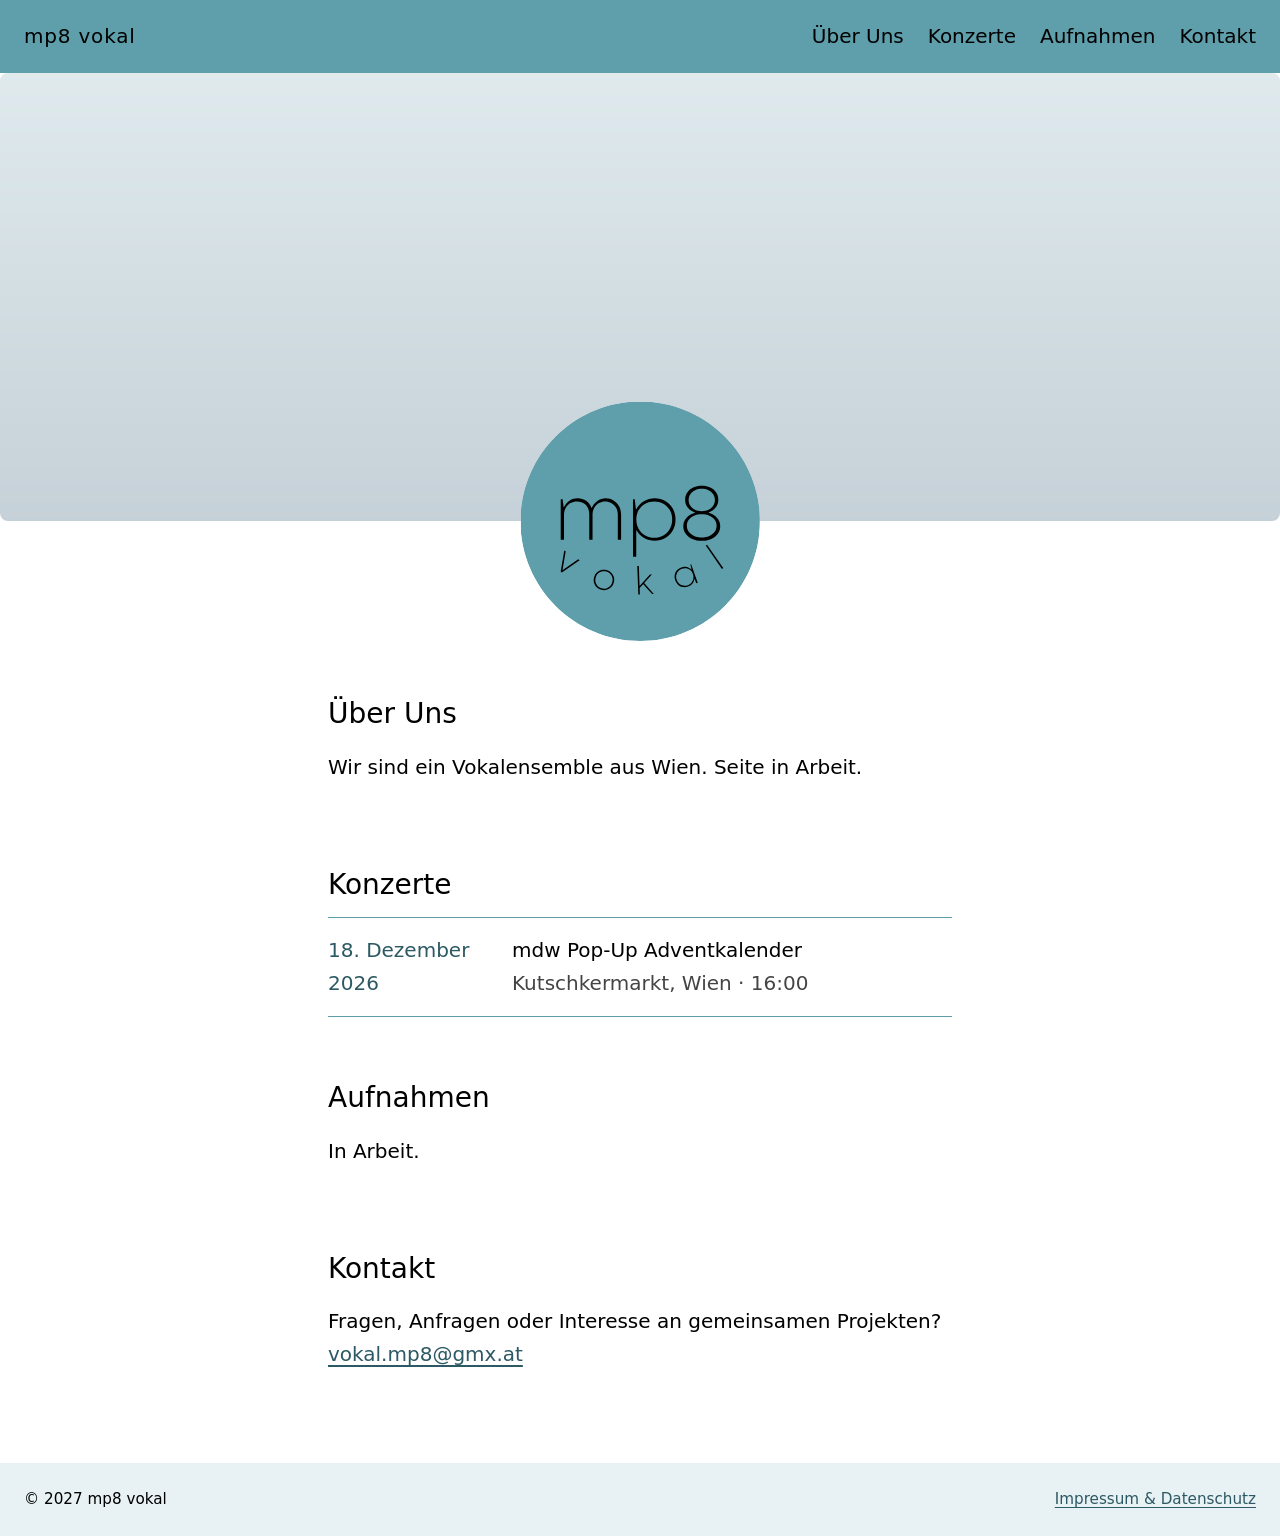
==== index.html @ b208acb4 "Initial site structure commit" ====
<!DOCTYPE html>
<html lang="en">
<head>
  <meta charset="utf-8">
  <meta name="viewport" content="width=device-width, initial-scale=1">
  <title>mp8 vokal</title>
  <meta name="description" content="mp8 vokal – vocal ensemble. Concerts, music and contact.">
  <link rel="icon" href="images/logo.svg" type="image/svg+xml">
  <link rel="stylesheet" href="style.css">
</head>
<body>

<header class="top">
  <a class="home" href="#start" aria-label="mp8 vokal, back to top">mp8 vokal</a>
  <nav aria-label="Main">
    <a href="#about">Über Uns</a>
    <a href="#concerts">Konzerte</a>
    <a href="#listen">Aufnahmen</a>
    <a href="#contact">Kontakt</a>
  </nav>
</header>

<main>
  <section class="banner" id="start">
    <img src="images/hero.jpg" alt="mp8 vokal TODO beschreibung" width="2000" height="800">
    <h1 class="logo">
      <img src="images/logo.svg" alt="mp8 vokal logo" width="300" height="300">
    </h1>
  </section>

  <section id="about">
    <h2>Über Uns</h2>
    <p>Wir sind ein Vokalensemble aus Wien. Seite in Arbeit.</p>
    <!-- <p>Noch ein Element?</p> -->
    <!-- <img src="images/group.jpg" alt=""> -->
  </section>

  <section id="konzerte">
    <h2>Konzerte</h2>
    <ul class="konzerte">
      <li>
        <time datetime="2026-12-18">18. Dezember 2026</time>
        <div>
          <strong>mdw Pop-Up Adventkalender</strong> 
          <span>Kutschkermarkt, Wien · 16:00</span>
        </div>
      </li>
    </ul>
    <!-- <p class="note">Note unten.</p> -->
  </section>

  <section id="aufnahmen">
    <h2>Aufnahmen</h2>
    <!-- YouTube: Share -> Embed -> copy iframe, change youtube.com to youtube-nocookie.com.
    <div class="video">
      <iframe src="https://www.youtube-nocookie.com/embed/VIDEO_ID" title="" loading="lazy" allowfullscreen></iframe>
    </div>
    -->
    <p>In Arbeit.</p>
  </section>

  <section id="kontakt">
    <h2>Kontakt</h2>
    <p>Fragen, Anfragen oder Interesse an gemeinsamen Projekten?<br>
      <a href="mailto:info@example.org">vokal.mp8@gmx.at</a></p>
  </section>

</main>

<footer>
  <span>© 2027 mp8 vokal</span>
  <a href="impressum.html">Impressum &amp; Datenschutz</a>
</footer>

</body>
</html>
---- style.css ----
:root {
  --teal: #5e9fab;        /* logo colour */
  --teal-deep: #2c5963;   /* links */
  --teal-pale: #e8f1f3;   /* soft backgrounds */
  --ink: #000;
  --paper: #fff;
  --font: "Outfit", "Jost", "Century Gothic", "Avenir Next", "Segoe UI", system-ui, sans-serif;
}

* { box-sizing: border-box; }
html { scroll-behavior: smooth; }
body {
  margin: 0;
  font-family: var(--font);
  font-weight: 300;
  font-size: 1.125rem;
  line-height: 1.65;
  color: var(--ink);
  background: var(--paper);
}
a { color: var(--teal-deep); text-underline-offset: 0.2em; }
a:focus-visible { outline: 3px solid var(--teal); outline-offset: 3px; }

/* ---------- Header ---------- */
.top {
  display: flex;
  justify-content: space-between;
  align-items: baseline;
  flex-wrap: wrap;
  gap: 0.5rem 2rem;
  padding: 1.25rem 1.5rem;
  background: var(--teal);
}
.top a { color: var(--ink); text-decoration: none; }
.top .home { font-weight: 400; letter-spacing: 0.04em; }
.top nav { display: flex; gap: 1.5rem; flex-wrap: wrap; }
.top nav a:hover { text-decoration: underline; }

/* ---------- Banner photo + logo ---------- */
.banner { position: relative; margin-bottom: 0; }
.banner > img {
  display: block;
  width: 100%;
  height: clamp(12rem, 38vw, 28rem);
  object-fit: cover;
  object-position: center;
}

.logo {
  display: block;
  width: clamp(9rem, 26vw, 15rem);
  margin: calc(clamp(9rem, 26vw, 15rem) / -2) auto 0;
  position: relative;
}
.logo img { display: block; width: 100%; height: auto; border-radius: 0; }

/* ---------- Sections ---------- */
main > section:not(.banner) {
  max-width: 42rem;
  margin: 0 auto;
  padding: 3.5rem 1.5rem 0.5rem;
}
h2 {
  margin: 0 0 1rem;
  font-weight: 400;
  font-size: 1.75rem;
  line-height: 1.2;
}
section img { max-width: 100%; height: auto; border-radius: 0.5rem; }

/* Concerts */
.konzerte { list-style: none; margin: 0; padding: 0; }
.konzerte li {
  display: grid;
  grid-template-columns: 10rem 1fr;
  gap: 0.25rem 1.5rem;
  padding: 1rem 0;
  border-top: 1px solid var(--teal);
}
.konzerte li:last-child { border-bottom: 1px solid var(--teal); }
.konzerte time { color: var(--teal-deep); font-weight: 400; }
.konzerte strong { display: block; font-weight: 400; }
.konzerte span { color: #444; }
.note { margin-top: 1rem; font-size: 0.95rem; color: #555; }

.video { aspect-ratio: 16 / 9; }
.video iframe { width: 100%; height: 100%; border: 0; border-radius: 0.5rem; }

/* ---------- Footer ---------- */
footer {
  display: flex;
  justify-content: space-between;
  flex-wrap: wrap;
  gap: 0.5rem 2rem;
  margin-top: 4rem;
  padding: 1.5rem;
  background: var(--teal-pale);
  font-size: 0.95rem;
}

@media (max-width: 40rem) {
  .concerts li { grid-template-columns: 1fr; }
  .top nav { gap: 1rem; }
}
@media (min-width: 60rem) {
  body { font-size: 1.25rem; }
}
@media (prefers-reduced-motion: reduce) {
  html { scroll-behavior: auto; }
}
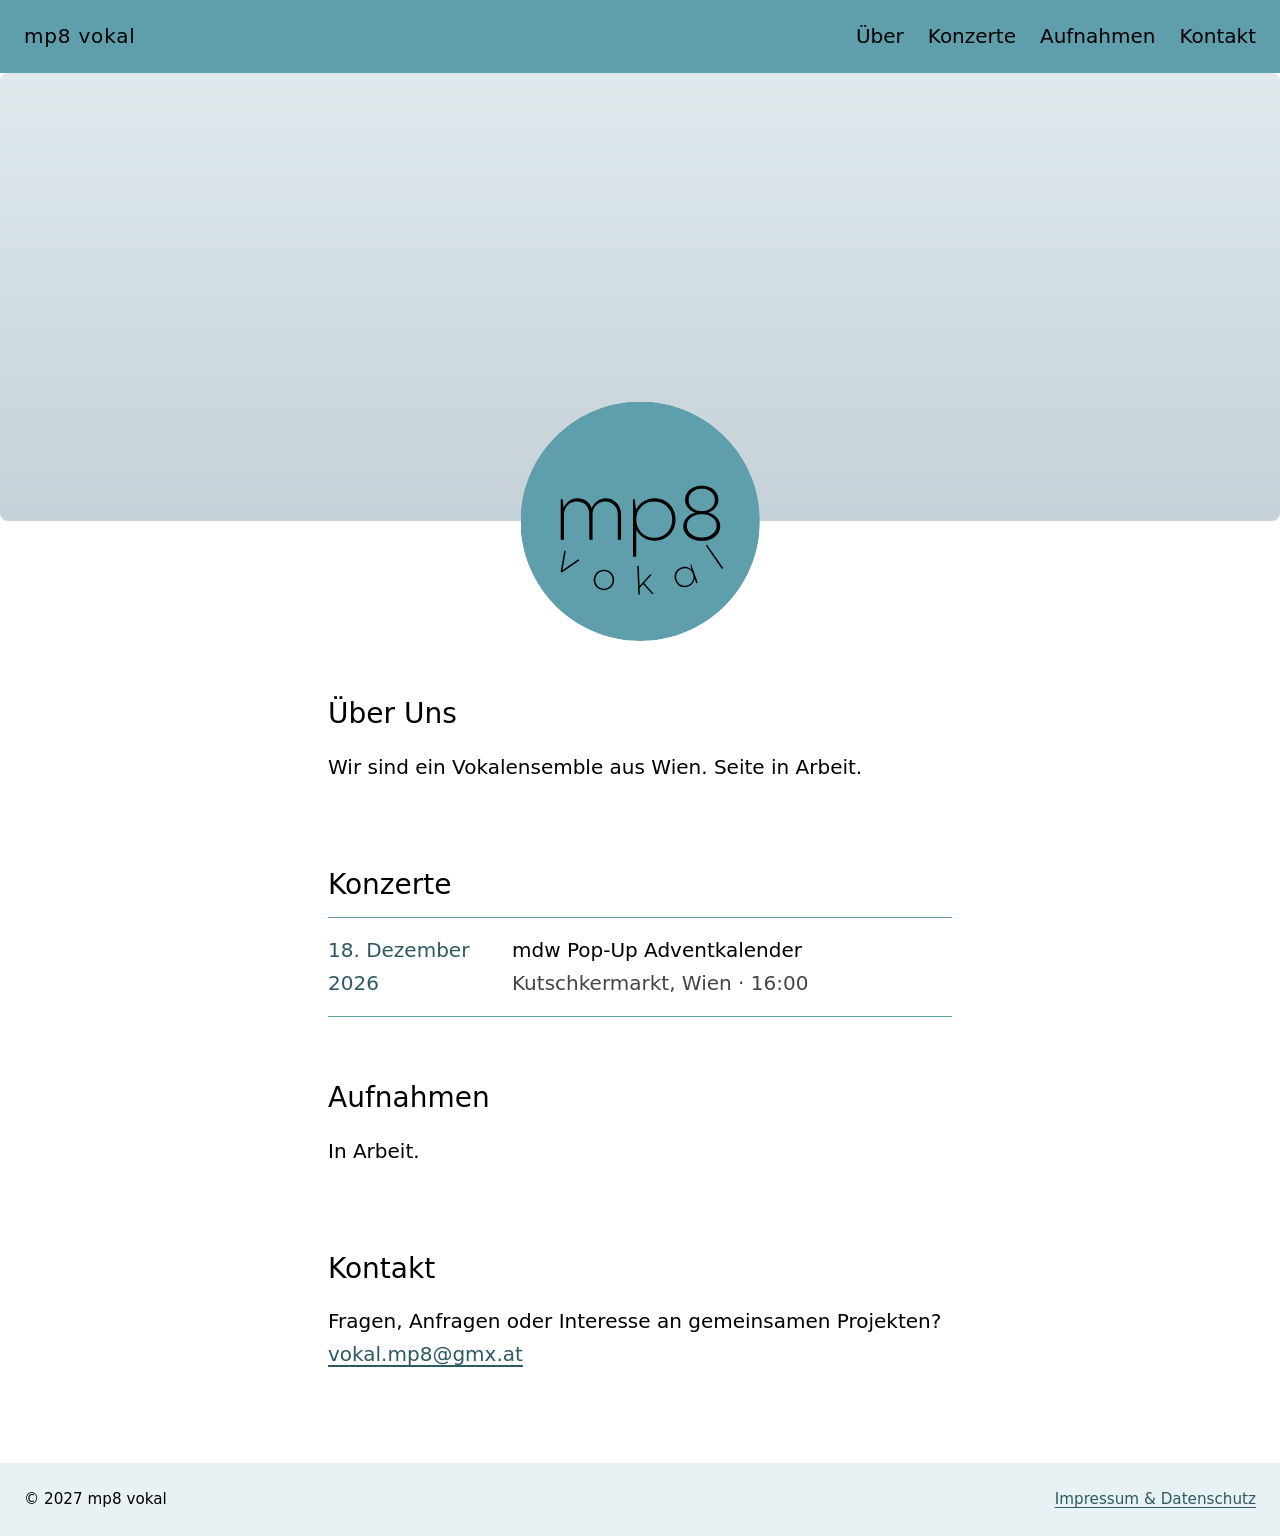
==== commit 837f82be: "Changed Über" ====
--- a/index.html
+++ b/index.html
@@ -4,16 +4,16 @@
   <meta charset="utf-8">
   <meta name="viewport" content="width=device-width, initial-scale=1">
   <title>mp8 vokal</title>
-  <meta name="description" content="mp8 vokal – vocal ensemble. Concerts, music and contact.">
+  <meta name="description" content="mp8 - Vokalensemble. Konzerte, Aufnahmen und Kontakt.">
   <link rel="icon" href="images/logo.svg" type="image/svg+xml">
   <link rel="stylesheet" href="style.css">
 </head>
 <body>
 
 <header class="top">
-  <a class="home" href="#start" aria-label="mp8 vokal, back to top">mp8 vokal</a>
+  <a class="home" href="#start" aria-label="mp8 vokal, Start">mp8 vokal</a>
   <nav aria-label="Main">
-    <a href="#about">Über Uns</a>
+    <a href="#about">Über</a>
     <a href="#concerts">Konzerte</a>
     <a href="#listen">Aufnahmen</a>
     <a href="#contact">Kontakt</a>
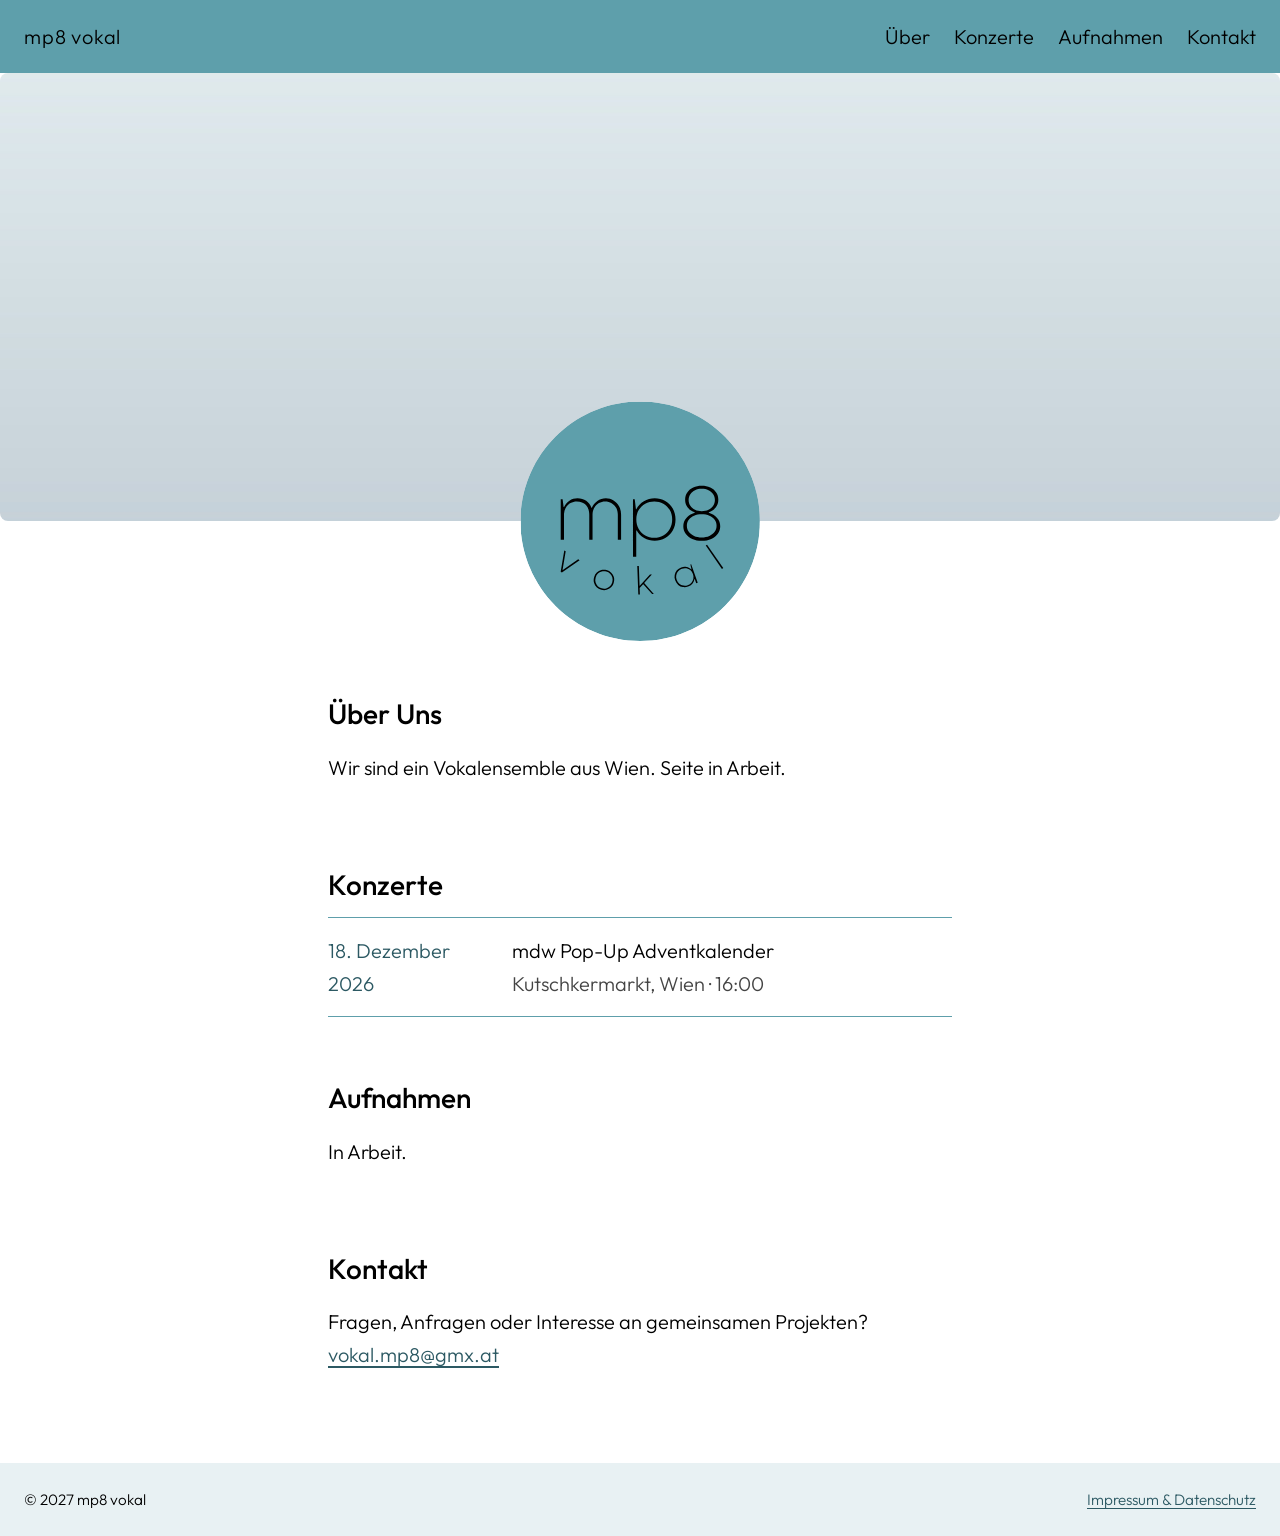
==== commit e6b3d8d4: "Changed fonts, fixed section refs" ====
--- a/index.html
+++ b/index.html
@@ -13,10 +13,10 @@
 <header class="top">
   <a class="home" href="#start" aria-label="mp8 vokal, Start">mp8 vokal</a>
   <nav aria-label="Main">
-    <a href="#about">Über</a>
-    <a href="#concerts">Konzerte</a>
-    <a href="#listen">Aufnahmen</a>
-    <a href="#contact">Kontakt</a>
+    <a href="#über">Über</a>
+    <a href="#konzerte">Konzerte</a>
+    <a href="#aufnahmen">Aufnahmen</a>
+    <a href="#kontakt">Kontakt</a>
   </nav>
 </header>
 
@@ -28,7 +28,7 @@
     </h1>
   </section>
 
-  <section id="about">
+  <section id="über">
     <h2>Über Uns</h2>
     <p>Wir sind ein Vokalensemble aus Wien. Seite in Arbeit.</p>
     <!-- <p>Noch ein Element?</p> -->
--- a/style.css
+++ b/style.css
@@ -1,10 +1,38 @@
+@font-face {
+  font-family: "Jost";
+  src: url("fonts/Jost-Light.ttf") format("truetype");
+  font-weight: 400;
+  font-display: swap;
+}
+
+@font-face {
+  font-family: "Jost";
+  src: url("fonts/Jost-Medium.ttf") format("truetype");
+  font-weight: 500;
+  font-display: swap;
+}
+
+@font-face {
+  font-family: "Outfit";
+  src: url("fonts/Outfit-Light.ttf") format("truetype");
+  font-weight: 400;
+  font-display: swap;
+}
+
+@font-face {
+  font-family: "Outfit";
+  src: url("fonts/Outfit-Medium.ttf") format("truetype");
+  font-weight: 500;
+  font-display: swap;
+}
+
 :root {
   --teal: #5e9fab;        /* logo colour */
   --teal-deep: #2c5963;   /* links */
   --teal-pale: #e8f1f3;   /* soft backgrounds */
   --ink: #000;
   --paper: #fff;
-  --font: "Outfit", "Jost", "Century Gothic", "Avenir Next", "Segoe UI", system-ui, sans-serif;
+  --font: "Avenir Next", "Outfit", system-ui, sans-serif;
 }
 
 * { box-sizing: border-box; }
@@ -12,7 +40,7 @@
 body {
   margin: 0;
   font-family: var(--font);
-  font-weight: 300;
+  font-weight: 400;
   font-size: 1.125rem;
   line-height: 1.65;
   color: var(--ink);
@@ -62,7 +90,7 @@
 }
 h2 {
   margin: 0 0 1rem;
-  font-weight: 400;
+  font-weight: 500;
   font-size: 1.75rem;
   line-height: 1.2;
 }
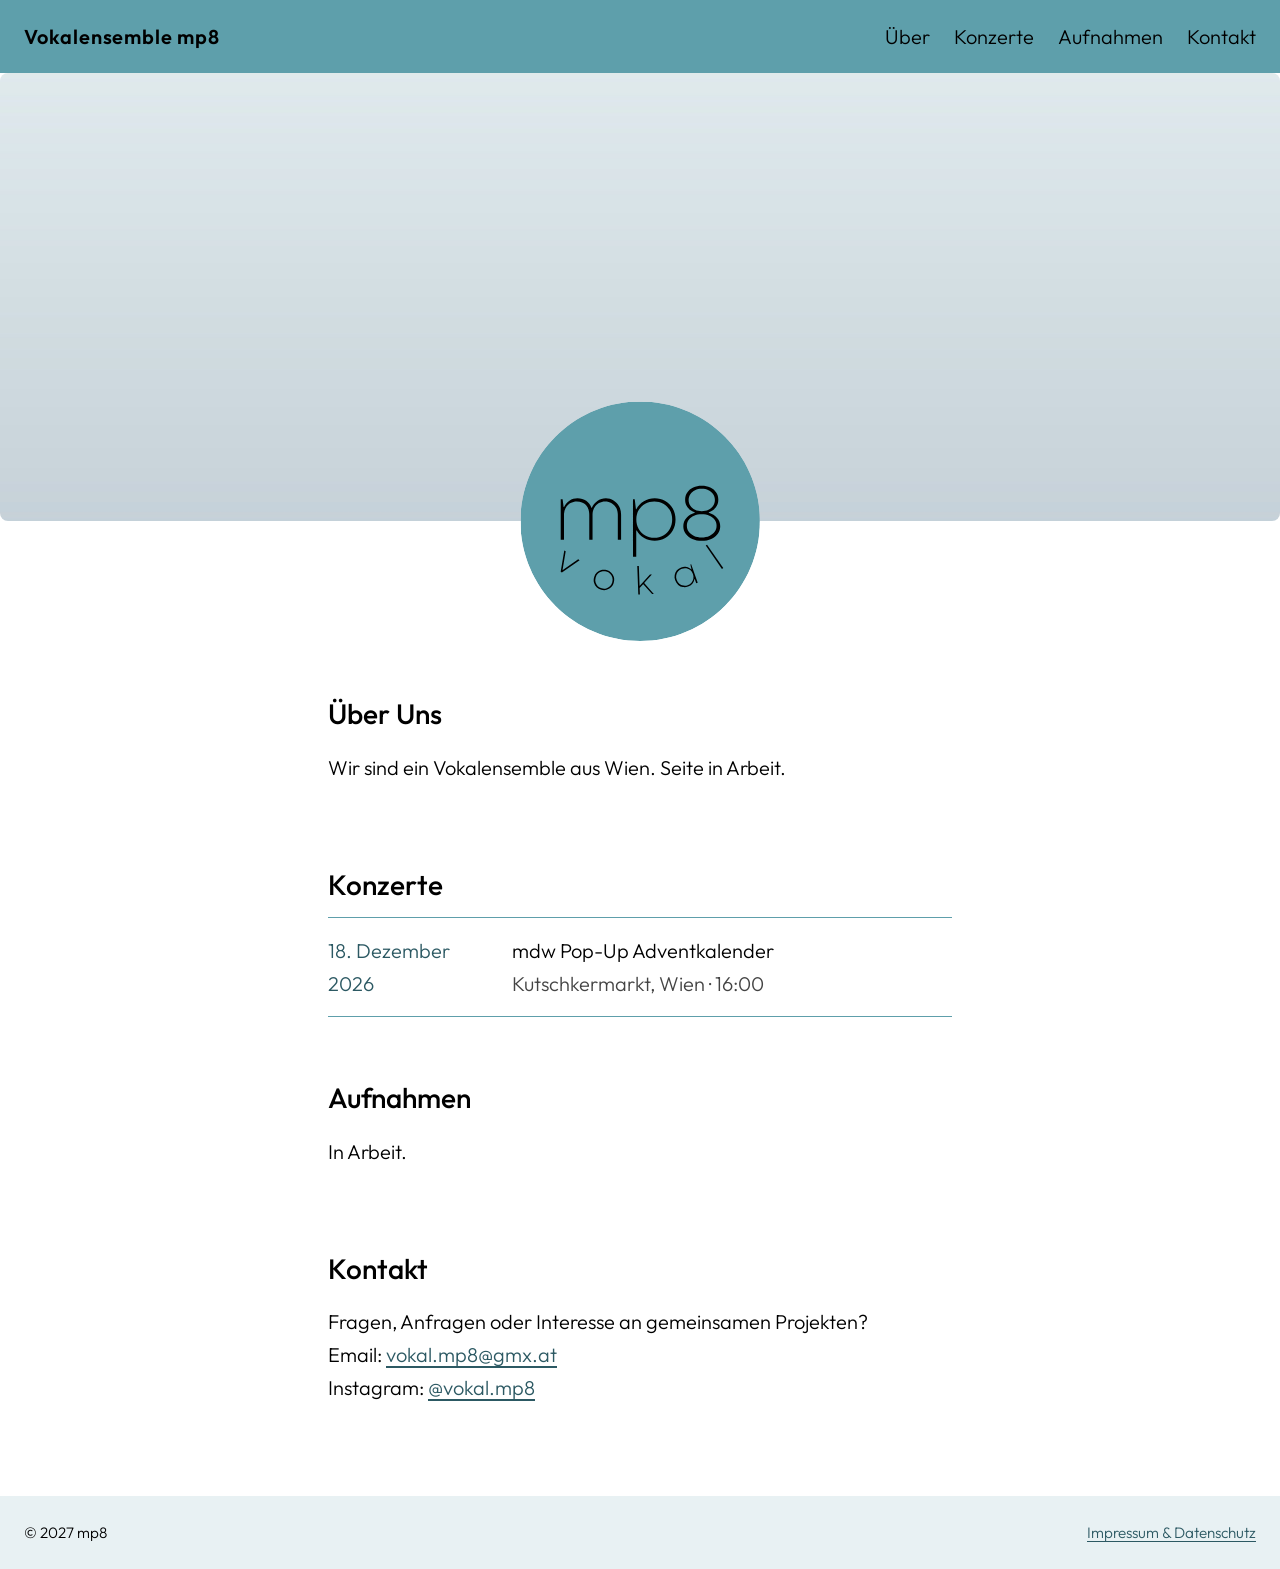
==== commit 2824b8ef: "." ====
--- a/index.html
+++ b/index.html
@@ -11,7 +11,7 @@
 <body>
 
 <header class="top">
-  <a class="home" href="#start" aria-label="mp8 vokal, Start">mp8 vokal</a>
+  <a class="home" href="#start" aria-label="mp8 vokal, Start">Vokalensemble mp8</a>
   <nav aria-label="Main">
     <a href="#über">Über</a>
     <a href="#konzerte">Konzerte</a>
@@ -62,13 +62,14 @@
   <section id="kontakt">
     <h2>Kontakt</h2>
     <p>Fragen, Anfragen oder Interesse an gemeinsamen Projekten?<br>
-      <a href="mailto:info@example.org">vokal.mp8@gmx.at</a></p>
+    Email: <a href="mailto:info@example.org">vokal.mp8@gmx.at</a><br>
+    Instagram: <a href="https://www.instagram.com/vokal.mp8/">@vokal.mp8</a></p>
   </section>
 
 </main>
 
 <footer>
-  <span>© 2027 mp8 vokal</span>
+  <span>© 2027 mp8</span>
   <a href="impressum.html">Impressum &amp; Datenschutz</a>
 </footer>
 
--- a/style.css
+++ b/style.css
@@ -1,17 +1,3 @@
-@font-face {
-  font-family: "Jost";
-  src: url("fonts/Jost-Light.ttf") format("truetype");
-  font-weight: 400;
-  font-display: swap;
-}
-
-@font-face {
-  font-family: "Jost";
-  src: url("fonts/Jost-Medium.ttf") format("truetype");
-  font-weight: 500;
-  font-display: swap;
-}
-
 @font-face {
   font-family: "Outfit";
   src: url("fonts/Outfit-Light.ttf") format("truetype");
@@ -23,6 +9,13 @@
   font-family: "Outfit";
   src: url("fonts/Outfit-Medium.ttf") format("truetype");
   font-weight: 500;
+  font-display: swap;
+}
+
+@font-face {
+  font-family: "Outfit";
+  src: url("fonts/Outfit-SemiBold.ttf") format("truetype");
+  font-weight: 600;
   font-display: swap;
 }
 
@@ -60,7 +53,7 @@
   background: var(--teal);
 }
 .top a { color: var(--ink); text-decoration: none; }
-.top .home { font-weight: 400; letter-spacing: 0.04em; }
+.top .home { font-weight: 600; letter-spacing: 0.04em; }
 .top nav { display: flex; gap: 1.5rem; flex-wrap: wrap; }
 .top nav a:hover { text-decoration: underline; }
 
@@ -127,7 +120,7 @@
 }
 
 @media (max-width: 40rem) {
-  .concerts li { grid-template-columns: 1fr; }
+  .konzerte li { grid-template-columns: 1fr; }
   .top nav { gap: 1rem; }
 }
 @media (min-width: 60rem) {
